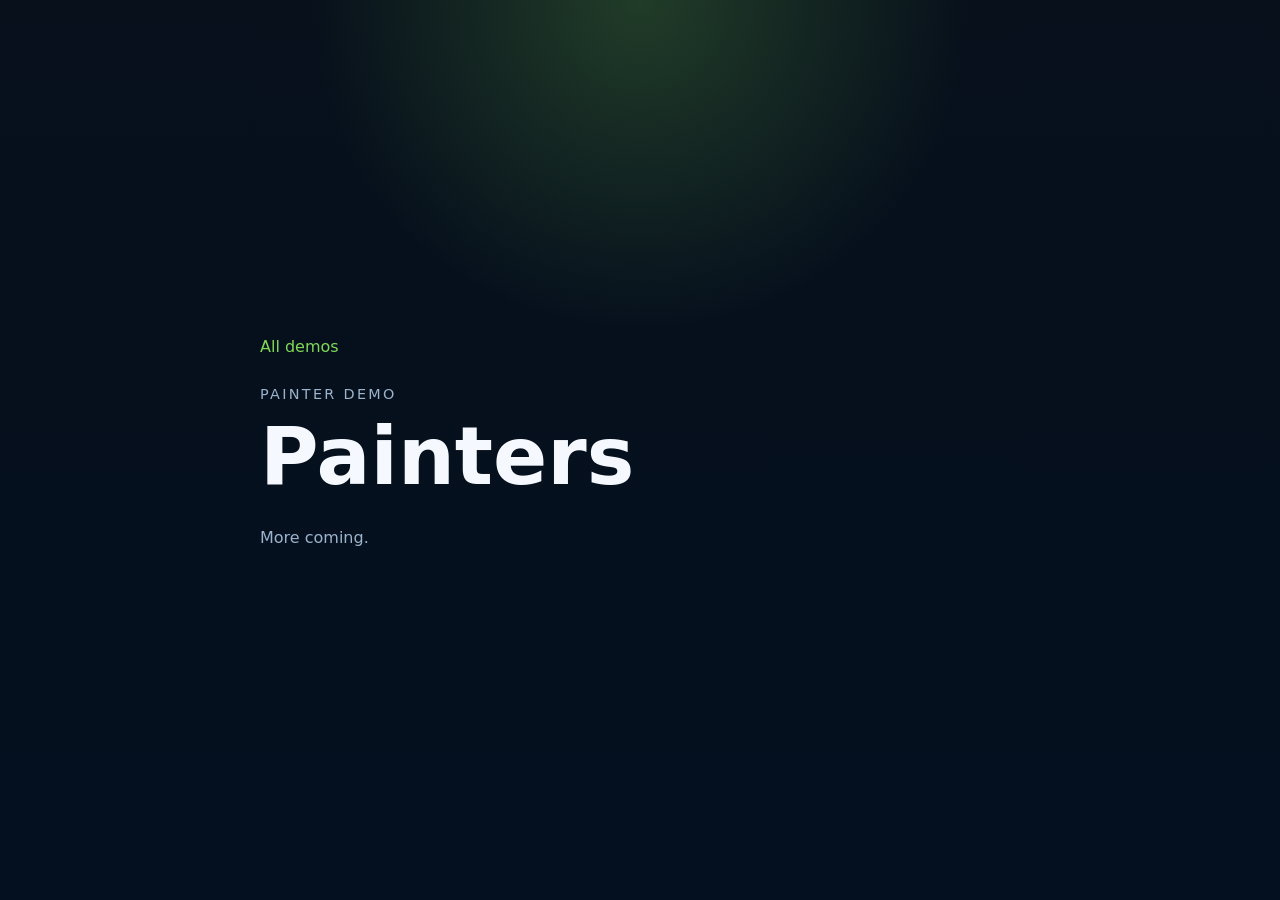
==== painter/index.html @ 0fb56f99 "adding more demos and stuff" ====
<!DOCTYPE html>
<html lang="en">
<head>
  <meta charset="UTF-8" />
  <meta name="viewport" content="width=device-width, initial-scale=1.0" />
  <title>Trillium Web Demo | Painters</title>
  <meta name="description" content="Painter demo site placeholder for Trillium Web." />
  <link rel="stylesheet" href="../styles.css" />
</head>
<body class="trade-placeholder">
  <main class="placeholder-shell">
    <a class="back-link" href="../">All demos</a>
    <p class="eyebrow">Painter Demo</p>
    <h1>Painters</h1>
    <p>More coming.</p>
  </main>
</body>
</html>
---- styles.css ----
:root {
  color-scheme: dark;
  --bg: #07101b;
  --surface: rgba(18, 31, 47, 0.94);
  --surface-strong: rgba(17, 26, 41, 1);
  --text: #f5f9ff;
  --muted: #9bb3cc;
  --accent: #7ed957;
  --accent-soft: rgba(126, 217, 87, 0.14);
  --border: rgba(255, 255, 255, 0.08);
  --shadow: 0 32px 120px rgba(1, 10, 24, 0.35);
}

* {
  box-sizing: border-box;
}

html, body {
  margin: 0;
  min-height: 100%;
  font-family: Inter, system-ui, -apple-system, BlinkMacSystemFont, 'Segoe UI', sans-serif;
  background: radial-gradient(circle at top, rgba(126, 217, 87, 0.22), transparent 30%),
              linear-gradient(180deg, #07101b 0%, #041020 100%);
  color: var(--text);
}

body {
  line-height: 1.6;
}

.directory-page,
.trade-placeholder {
  min-height: 100vh;
  display: grid;
  place-items: center;
  padding: 24px;
}

.directory-shell,
.placeholder-shell {
  width: min(100%, 760px);
}

.directory-shell h1,
.placeholder-shell h1 {
  font-size: clamp(2.4rem, 7vw, 5rem);
  line-height: 1;
  margin-bottom: 28px;
}

.trade-list {
  display: grid;
  gap: 14px;
  max-width: 420px;
}

.trade-link,
.back-link {
  color: var(--text);
  text-decoration: none;
}

.trade-link {
  display: flex;
  align-items: center;
  min-height: 64px;
  padding: 16px 20px;
  border: 1px solid var(--border);
  border-radius: 8px;
  background: var(--surface);
  font-size: 1.25rem;
  font-weight: 700;
}

.trade-link.active {
  border-color: rgba(126, 217, 87, 0.55);
}

.trade-link.muted,
.placeholder-shell p {
  color: var(--muted);
}

.back-link {
  display: inline-flex;
  margin-bottom: 24px;
  color: var(--accent);
}

.page-shell {
  max-width: 1180px;
  margin: 0 auto;
  padding: 32px 24px 48px;
}

.topbar {
  display: flex;
  justify-content: space-between;
  align-items: center;
  gap: 24px;
  flex-wrap: wrap;
  padding: 16px 0 18px;
}

.brand {
  display: flex;
  align-items: center;
  gap: 16px;
}

.logo {
  width: 56px;
  height: 56px;
  display: block;
  border-radius: 16px;
  object-fit: cover;
  background: #ffffff;
  box-shadow: 0 14px 34px rgba(45, 187, 255, 0.18);
}

.eyebrow,
.section-eyebrow {
  margin: 0 0 10px;
  color: var(--accent);
  font-size: 0.9rem;
  letter-spacing: 0.16em;
  text-transform: uppercase;
}

h1, h2, h3, h4 {
  margin: 0;
}

h1 {
  font-size: 1.7rem;
}

.nav-links {
  display: flex;
  flex-wrap: wrap;
  gap: 18px;
}

.nav-links a {
  color: var(--muted);
  text-decoration: none;
  transition: color 0.2s ease;
}

.nav-links a:hover {
  color: var(--text);
}

.hero {
  display: grid;
  grid-template-columns: 1.2fr 0.8fr;
  gap: 42px;
  align-items: center;
  padding: 24px 0 40px;
}

.hero-content {
  max-width: 620px;
}

.hero-subtitle {
  margin: 0 0 18px;
  font-size: 0.95rem;
  color: var(--accent);
  letter-spacing: 0.08em;
}

.hero h2 {
  font-size: clamp(2.4rem, 4vw, 3.4rem);
  line-height: 1.05;
  margin-bottom: 22px;
}

.hero-copy {
  margin-bottom: 28px;
  max-width: 680px;
  color: var(--muted);
}

.hero-cta {
  display: flex;
  flex-wrap: wrap;
  gap: 14px;
}

.btn {
  display: inline-flex;
  align-items: center;
  justify-content: center;
  padding: 14px 24px;
  border-radius: 999px;
  font-weight: 600;
  text-decoration: none;
  transition: transform 0.2s ease, background 0.2s ease, color 0.2s ease;
}

.btn:hover {
  transform: translateY(-2px);
}

.primary {
  background: #7ed957;
  color: #07101b;
}

.secondary {
  border: 1px solid rgba(255,255,255,0.18);
  color: var(--text);
  background: transparent;
}

.hero-visual {
  position: relative;
  min-height: 520px;
}

.visual-card,
.hero-photo {
  border-radius: 28px;
  border: 1px solid var(--border);
  box-shadow: var(--shadow);
}

.hero-photo {
  width: 100%;
  height: 520px;
  display: block;
  object-fit: cover;
}

.visual-card {
  position: absolute;
  left: 22px;
  right: 22px;
  bottom: 22px;
  padding: 24px;
  background: radial-gradient(circle at top left, rgba(126, 217, 87, 0.38), transparent 35%), rgba(12, 21, 35, 0.98);
  display: grid;
  gap: 12px;
  max-width: 320px;
}

.visual-card span {
  font-size: 2rem;
  font-weight: 700;
  color: #ffffff;
}

.section {
  padding: 60px 0;
}

.section-header {
  max-width: 720px;
  margin-bottom: 32px;
}

.section-header h3 {
  font-size: 2rem;
  line-height: 1.1;
}

.service-grid,
.project-grid {
  display: grid;
  gap: 22px;
  grid-template-columns: repeat(auto-fit, minmax(240px, 1fr));
}

.service-card,
.project-card {
  background: var(--surface);
  border: 1px solid var(--border);
  border-radius: 24px;
  padding: 28px;
  box-shadow: 0 24px 60px rgba(1, 10, 24, 0.22);
  backdrop-filter: blur(14px);
}

.project-card {
  overflow: hidden;
  padding: 0;
}

.project-card img {
  width: 100%;
  aspect-ratio: 4 / 3;
  display: block;
  object-fit: cover;
}

.project-card h4,
.project-card p {
  padding-inline: 28px;
}

.service-card h4,
.project-card h4 {
  margin-top: 24px;
  margin-bottom: 14px;
}

.service-card p,
.project-card p {
  margin: 0 0 28px;
  color: var(--muted);
}

.process-list {
  display: grid;
  gap: 18px;
  grid-template-columns: repeat(auto-fit, minmax(220px, 1fr));
}

.process-step {
  background: var(--surface);
  border: 1px solid var(--border);
  border-radius: 22px;
  padding: 26px;
}

.process-step span {
  display: inline-flex;
  width: 42px;
  height: 42px;
  align-items: center;
  justify-content: center;
  border-radius: 50%;
  background: var(--accent-soft);
  color: #f8fffb;
  font-weight: 700;
  margin-bottom: 14px;
}

.process-step h4 {
  margin-bottom: 10px;
}

.contact-panel {
  background: linear-gradient(180deg, rgba(14, 24, 42, 0.98) 0%, rgba(12, 20, 33, 0.95) 100%);
  border: 1px solid rgba(255,255,255,0.06);
  border-radius: 32px;
  padding: 42px;
}

.contact-content {
  display: grid;
  gap: 24px;
  grid-template-columns: 1.4fr 0.9fr;
}

.contact-content p {
  color: var(--muted);
}

.contact-card {
  display: grid;
  gap: 18px;
  border-radius: 24px;
  padding: 30px;
  background: rgba(255, 255, 255, 0.04);
  border: 1px solid rgba(255,255,255,0.08);
}

.contact-card p {
  margin: 0;
  color: var(--accent);
  text-transform: uppercase;
  letter-spacing: 0.1em;
  font-size: 0.8rem;
}

.contact-card strong {
  color: var(--text);
  font-size: 1.1rem;
}

.footer {
  padding: 18px 0 0;
  color: var(--muted);
  font-size: 0.95rem;
  text-align: center;
}

@media (max-width: 920px) {
  .hero {
    grid-template-columns: 1fr;
  }
  .hero-visual {
    min-height: 420px;
  }
  .hero-photo {
    height: 420px;
  }
  .contact-content {
    grid-template-columns: 1fr;
  }
}

@media (max-width: 640px) {
  .page-shell {
    padding: 20px 16px 36px;
  }
  .topbar {
    gap: 16px;
  }
  .hero h2 {
    font-size: 2rem;
  }
  .nav-links {
    justify-content: center;
  }
  .service-card,
  .process-step,
  .contact-card,
  .visual-card {
    padding: 22px;
  }
  .project-card h4,
  .project-card p {
    padding-inline: 22px;
  }
}
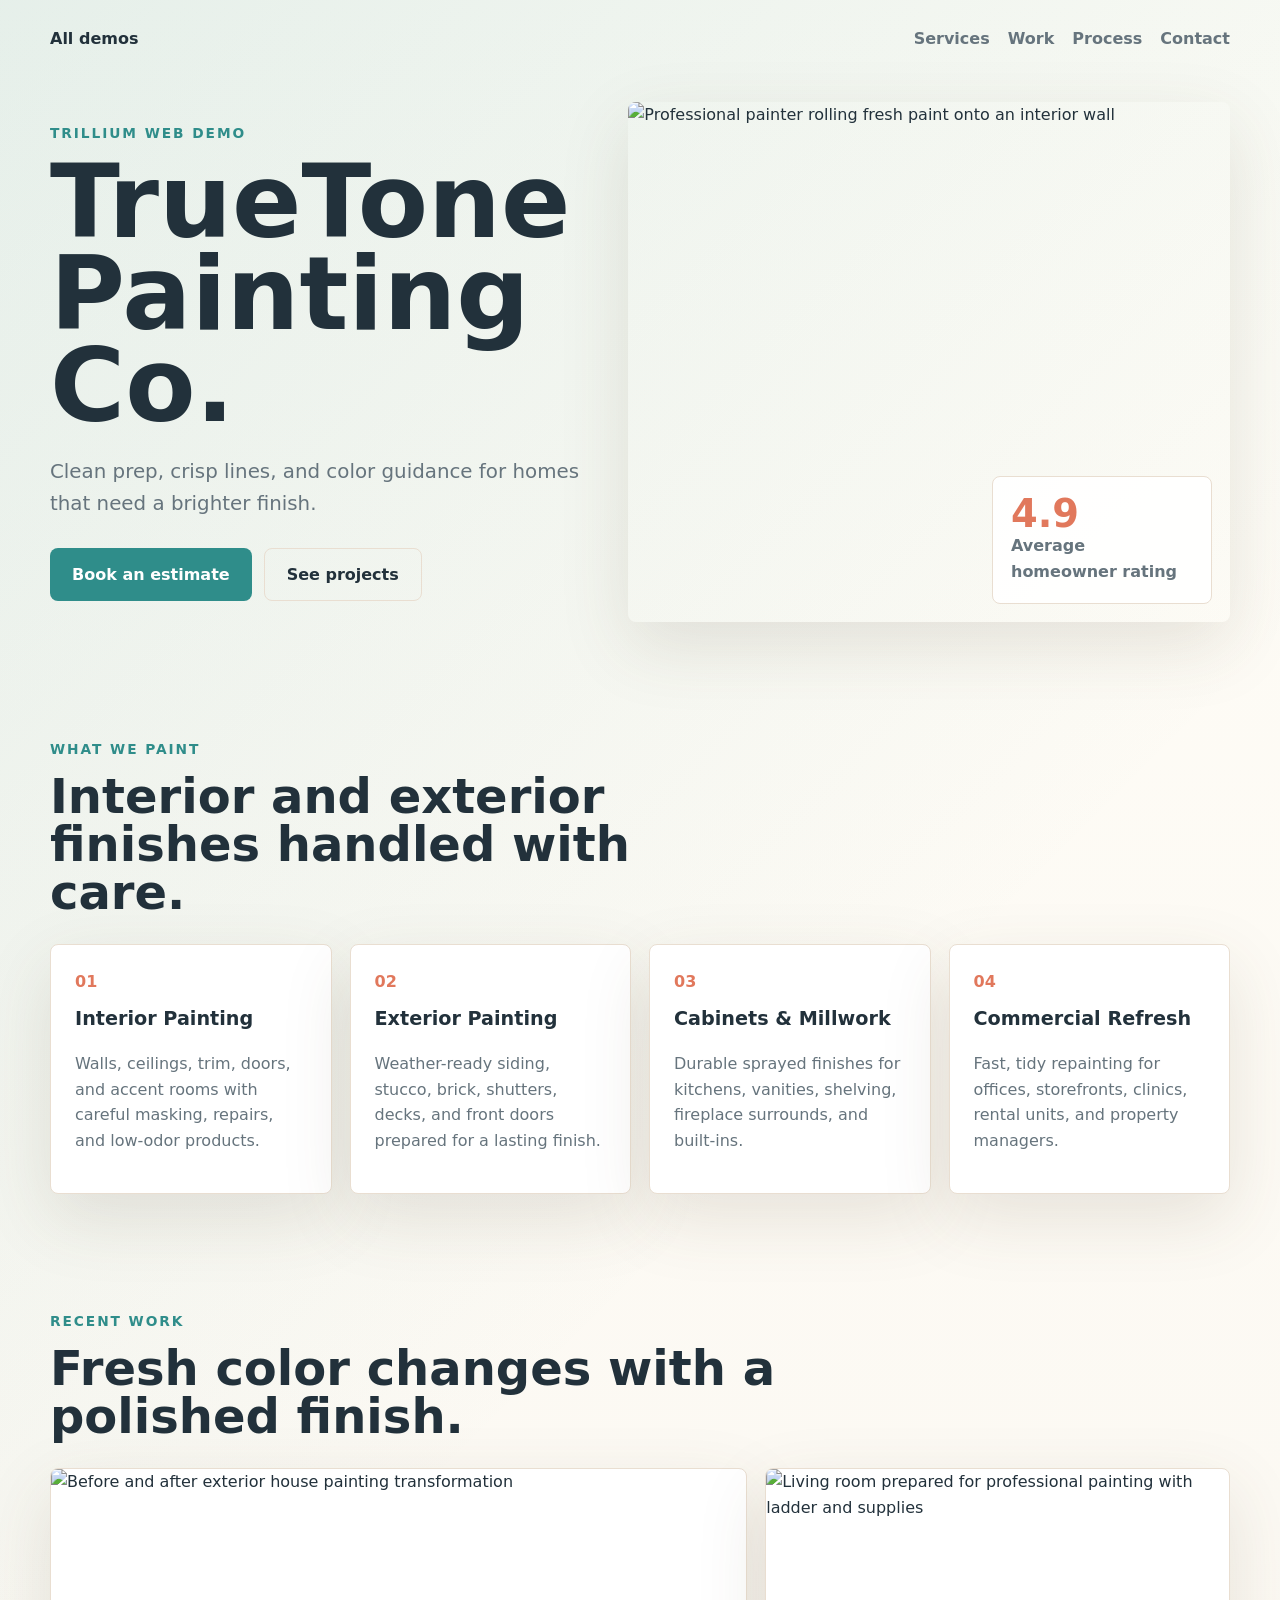
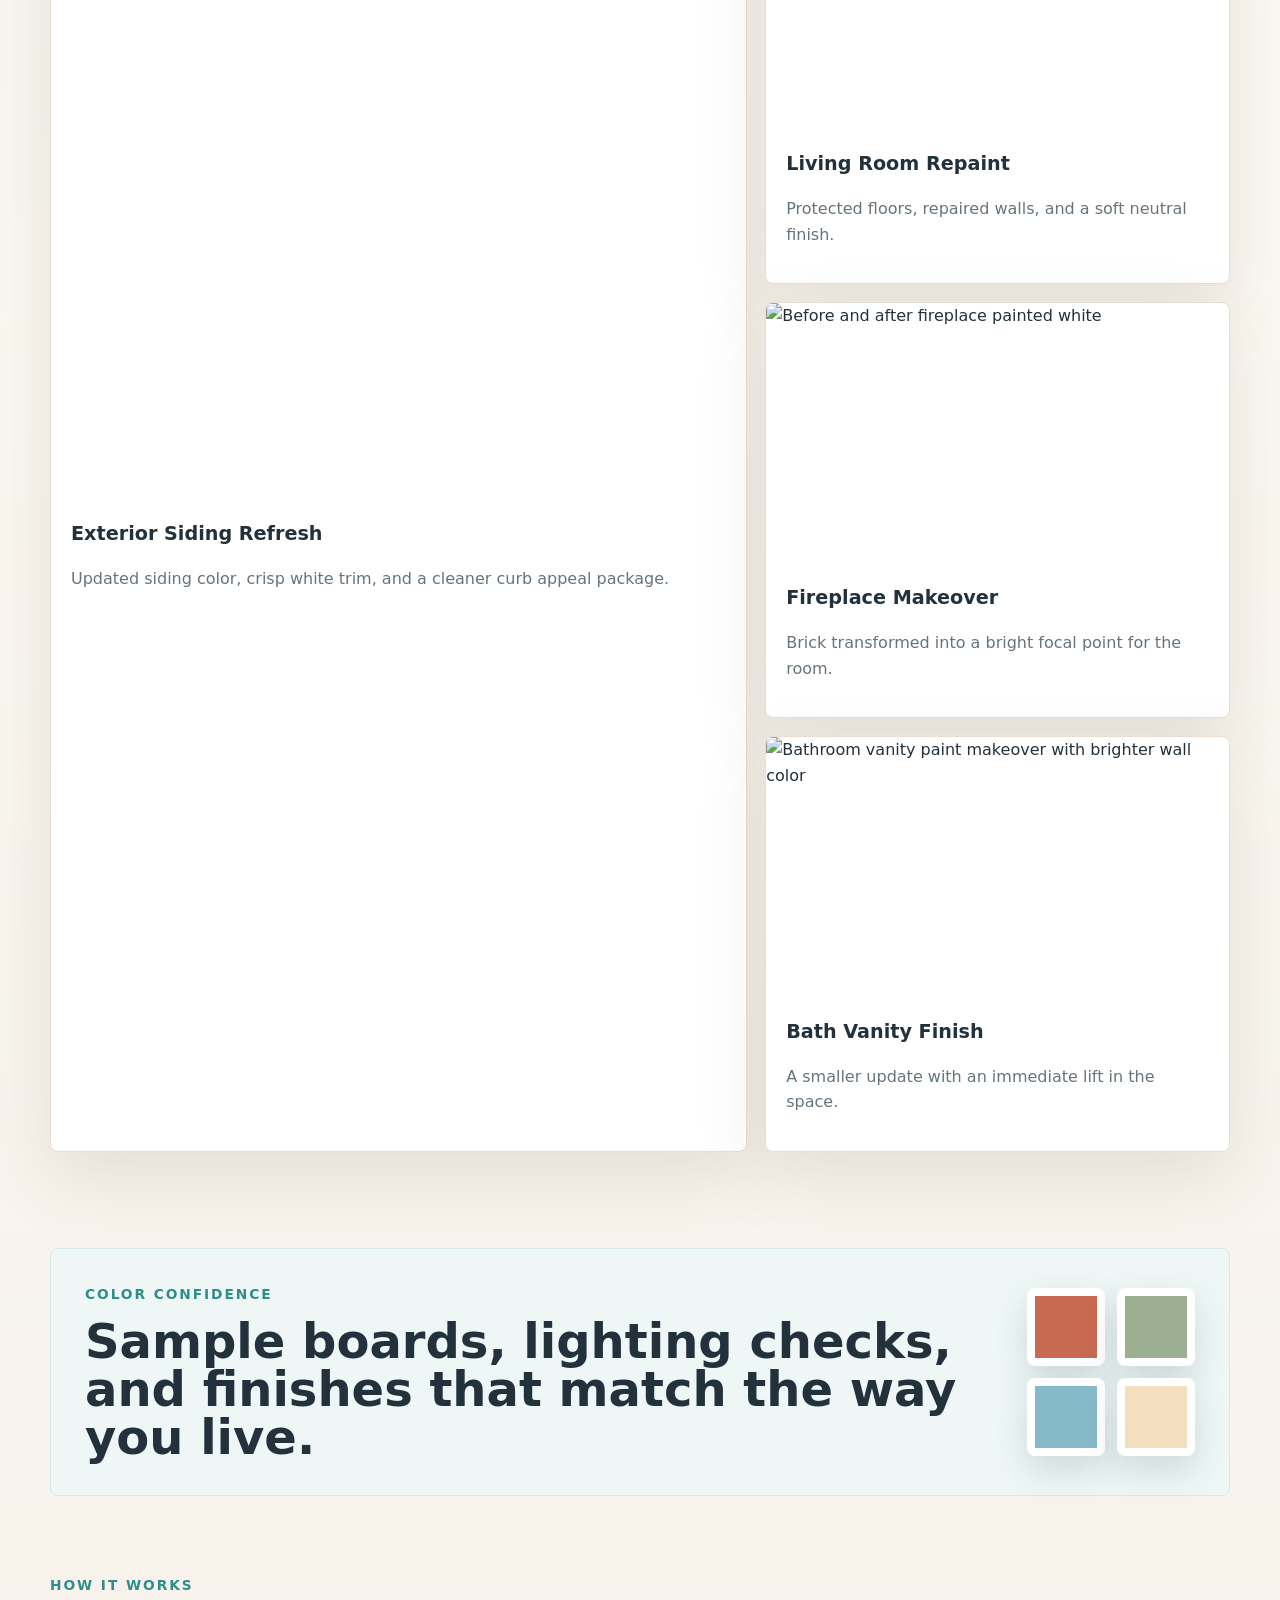
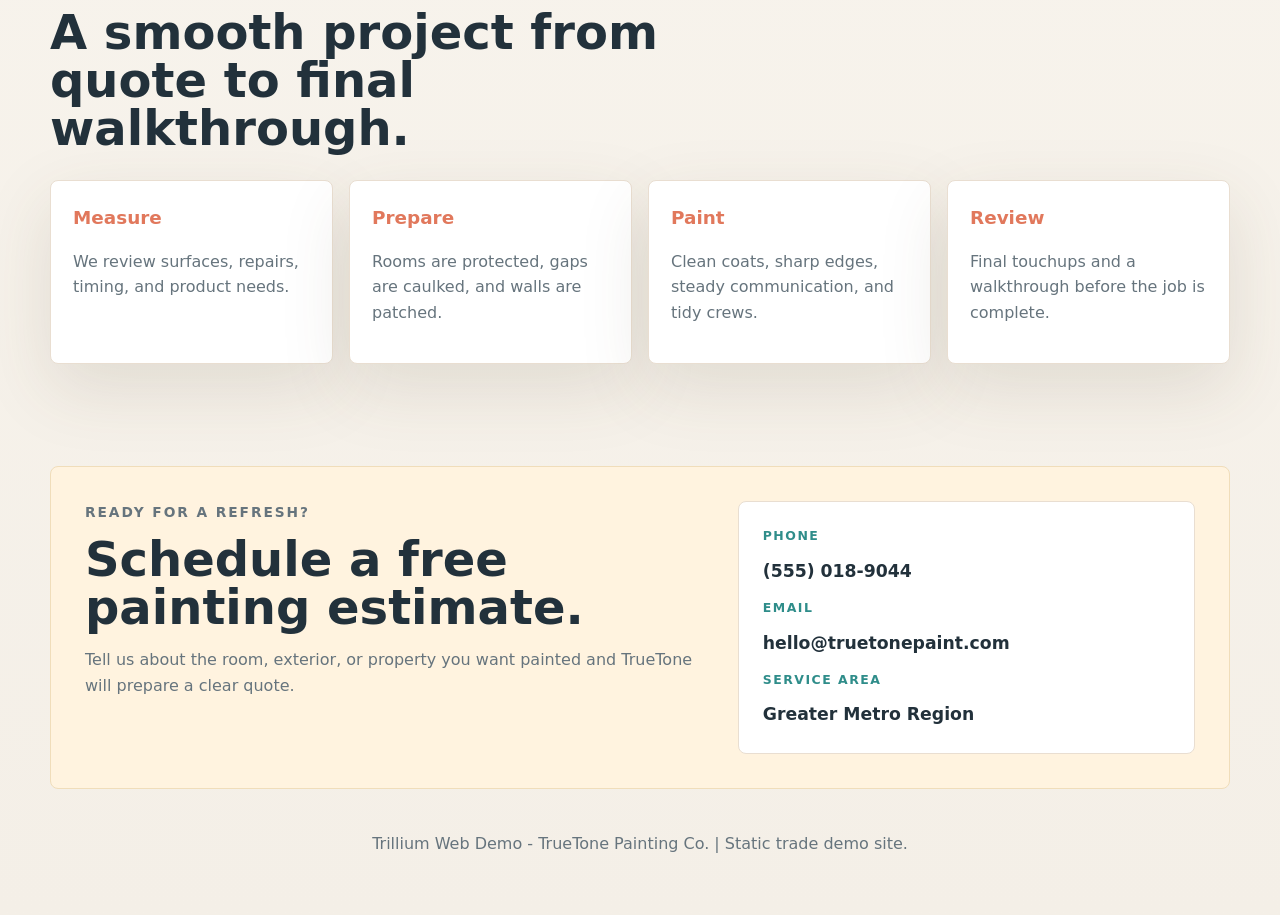
==== commit f36561f1: "adding more demos and stuff" ====
--- a/painter/index.html
+++ b/painter/index.html
@@ -3,16 +3,166 @@
 <head>
   <meta charset="UTF-8" />
   <meta name="viewport" content="width=device-width, initial-scale=1.0" />
-  <title>Trillium Web Demo | Painters</title>
-  <meta name="description" content="Painter demo site placeholder for Trillium Web." />
+  <title>Trillium Web Demo | TrueTone Painting Co.</title>
+  <meta name="description" content="TrueTone Painting Co. demo site by Trillium Web, featuring residential interior, exterior, cabinet, and commercial painting services." />
   <link rel="stylesheet" href="../styles.css" />
 </head>
-<body class="trade-placeholder">
-  <main class="placeholder-shell">
-    <a class="back-link" href="../">All demos</a>
-    <p class="eyebrow">Painter Demo</p>
-    <h1>Painters</h1>
-    <p>More coming.</p>
-  </main>
+<body class="painter-site">
+  <div class="painter-shell">
+    <header class="painter-topbar">
+      <a class="back-link painter-back" href="../">All demos</a>
+      <nav class="painter-nav" aria-label="Painter site navigation">
+        <a href="#services">Services</a>
+        <a href="#work">Work</a>
+        <a href="#process">Process</a>
+        <a href="#contact">Contact</a>
+      </nav>
+    </header>
+
+    <main>
+      <section class="painter-hero">
+        <div class="painter-hero-copy">
+          <p class="painter-eyebrow">Trillium Web Demo</p>
+          <h1>TrueTone Painting Co.</h1>
+          <p class="painter-lede">Clean prep, crisp lines, and color guidance for homes that need a brighter finish.</p>
+          <div class="painter-actions">
+            <a class="painter-btn primary" href="#contact">Book an estimate</a>
+            <a class="painter-btn secondary" href="#work">See projects</a>
+          </div>
+        </div>
+        <div class="painter-hero-media">
+          <img src="https://www.timminspainting.com/wp-content/uploads/2023/09/professional_painter_paints_interior_walls-825x450.webp" alt="Professional painter rolling fresh paint onto an interior wall" />
+          <div class="painter-stat">
+            <strong>4.9</strong>
+            <span>Average homeowner rating</span>
+          </div>
+        </div>
+      </section>
+
+      <section id="services" class="painter-section">
+        <div class="painter-section-header">
+          <p class="painter-eyebrow">What we paint</p>
+          <h2>Interior and exterior finishes handled with care.</h2>
+        </div>
+        <div class="painter-service-grid">
+          <article>
+            <span>01</span>
+            <h3>Interior Painting</h3>
+            <p>Walls, ceilings, trim, doors, and accent rooms with careful masking, repairs, and low-odor products.</p>
+          </article>
+          <article>
+            <span>02</span>
+            <h3>Exterior Painting</h3>
+            <p>Weather-ready siding, stucco, brick, shutters, decks, and front doors prepared for a lasting finish.</p>
+          </article>
+          <article>
+            <span>03</span>
+            <h3>Cabinets &amp; Millwork</h3>
+            <p>Durable sprayed finishes for kitchens, vanities, shelving, fireplace surrounds, and built-ins.</p>
+          </article>
+          <article>
+            <span>04</span>
+            <h3>Commercial Refresh</h3>
+            <p>Fast, tidy repainting for offices, storefronts, clinics, rental units, and property managers.</p>
+          </article>
+        </div>
+      </section>
+
+      <section id="work" class="painter-section painter-work">
+        <div class="painter-section-header">
+          <p class="painter-eyebrow">Recent work</p>
+          <h2>Fresh color changes with a polished finish.</h2>
+        </div>
+        <div class="painter-gallery">
+          <article class="large">
+            <img src="https://getfreshpaint.biz/Portals/0/GravityImages/366/ProportionalFixedWidth/103114954_3155446564517440_2312414882189044832_nx400x400.jpg" alt="Before and after exterior house painting transformation" />
+            <div>
+              <h3>Exterior Siding Refresh</h3>
+              <p>Updated siding color, crisp white trim, and a cleaner curb appeal package.</p>
+            </div>
+          </article>
+          <article>
+            <img src="https://www.timminspainting.com/wp-content/uploads/2023/09/living_room_with_ladder_prepped_for_painting-1024x683.webp" alt="Living room prepared for professional painting with ladder and supplies" />
+            <div>
+              <h3>Living Room Repaint</h3>
+              <p>Protected floors, repaired walls, and a soft neutral finish.</p>
+            </div>
+          </article>
+          <article>
+            <img src="https://getfreshpaint.biz/Portals/0/GravityImages/426/ProportionalFixedWidth/image1.jpegx400x400.jpg" alt="Before and after fireplace painted white" />
+            <div>
+              <h3>Fireplace Makeover</h3>
+              <p>Brick transformed into a bright focal point for the room.</p>
+            </div>
+          </article>
+          <article>
+            <img src="https://getfreshpaint.biz/Portals/0/GravityImages/368/ProportionalFixedWidth/17862579_1423228514405929_133378590759892122_nx400x400.jpg" alt="Bathroom vanity paint makeover with brighter wall color" />
+            <div>
+              <h3>Bath Vanity Finish</h3>
+              <p>A smaller update with an immediate lift in the space.</p>
+            </div>
+          </article>
+        </div>
+      </section>
+
+      <section class="painter-color-band">
+        <div>
+          <p class="painter-eyebrow">Color confidence</p>
+          <h2>Sample boards, lighting checks, and finishes that match the way you live.</h2>
+        </div>
+        <div class="swatches" aria-label="Paint color palette">
+          <span class="swatch clay"></span>
+          <span class="swatch sage"></span>
+          <span class="swatch sky"></span>
+          <span class="swatch cream"></span>
+        </div>
+      </section>
+
+      <section id="process" class="painter-section">
+        <div class="painter-section-header">
+          <p class="painter-eyebrow">How it works</p>
+          <h2>A smooth project from quote to final walkthrough.</h2>
+        </div>
+        <div class="painter-steps">
+          <div>
+            <strong>Measure</strong>
+            <p>We review surfaces, repairs, timing, and product needs.</p>
+          </div>
+          <div>
+            <strong>Prepare</strong>
+            <p>Rooms are protected, gaps are caulked, and walls are patched.</p>
+          </div>
+          <div>
+            <strong>Paint</strong>
+            <p>Clean coats, sharp edges, steady communication, and tidy crews.</p>
+          </div>
+          <div>
+            <strong>Review</strong>
+            <p>Final touchups and a walkthrough before the job is complete.</p>
+          </div>
+        </div>
+      </section>
+
+      <section id="contact" class="painter-contact">
+        <div>
+          <p class="painter-eyebrow">Ready for a refresh?</p>
+          <h2>Schedule a free painting estimate.</h2>
+          <p>Tell us about the room, exterior, or property you want painted and TrueTone will prepare a clear quote.</p>
+        </div>
+        <div class="painter-contact-card">
+          <span>Phone</span>
+          <strong>(555) 018-9044</strong>
+          <span>Email</span>
+          <strong>hello@truetonepaint.com</strong>
+          <span>Service area</span>
+          <strong>Greater Metro Region</strong>
+        </div>
+      </section>
+    </main>
+
+    <footer class="painter-footer">
+      <p>Trillium Web Demo - TrueTone Painting Co. | Static trade demo site.</p>
+    </footer>
+  </div>
 </body>
 </html>
--- a/styles.css
+++ b/styles.css
@@ -87,6 +87,335 @@
   color: var(--accent);
 }
 
+.painter-site {
+  color-scheme: light;
+  --paint-bg: #fbf8f2;
+  --paint-text: #22313b;
+  --paint-muted: #66747d;
+  --paint-surface: #ffffff;
+  --paint-line: #e9ded1;
+  --paint-accent: #2f8d8a;
+  --paint-coral: #e1785c;
+  --paint-yellow: #f3c453;
+  --paint-shadow: 0 24px 70px rgba(88, 71, 49, 0.13);
+  background:
+    linear-gradient(135deg, rgba(47, 141, 138, 0.12), transparent 36%),
+    linear-gradient(180deg, #fffdf7 0%, var(--paint-bg) 46%, #f4efe7 100%);
+  color: var(--paint-text);
+}
+
+.painter-site .back-link,
+.painter-site a {
+  color: inherit;
+}
+
+.painter-shell {
+  width: min(1180px, calc(100% - 40px));
+  margin: 0 auto;
+  padding: 26px 0 42px;
+}
+
+.painter-topbar {
+  display: flex;
+  justify-content: space-between;
+  align-items: center;
+  gap: 18px;
+  flex-wrap: wrap;
+  padding-bottom: 28px;
+}
+
+.painter-back {
+  margin: 0;
+  color: var(--paint-accent);
+  font-weight: 700;
+  text-decoration: none;
+}
+
+.painter-nav {
+  display: flex;
+  gap: 18px;
+  flex-wrap: wrap;
+}
+
+.painter-nav a {
+  color: var(--paint-muted);
+  text-decoration: none;
+  font-weight: 700;
+}
+
+.painter-hero {
+  display: grid;
+  grid-template-columns: minmax(0, 0.95fr) minmax(320px, 1.05fr);
+  gap: 34px;
+  align-items: center;
+  padding: 22px 0 58px;
+}
+
+.painter-eyebrow {
+  margin: 0 0 12px;
+  color: var(--paint-accent);
+  font-size: 0.86rem;
+  font-weight: 800;
+  letter-spacing: 0.14em;
+  text-transform: uppercase;
+}
+
+.painter-hero h1 {
+  max-width: 620px;
+  font-size: clamp(3.1rem, 8vw, 6.8rem);
+  line-height: 0.9;
+  margin-bottom: 24px;
+}
+
+.painter-lede {
+  max-width: 560px;
+  margin: 0 0 28px;
+  color: var(--paint-muted);
+  font-size: 1.24rem;
+}
+
+.painter-actions {
+  display: flex;
+  gap: 12px;
+  flex-wrap: wrap;
+}
+
+.painter-btn {
+  display: inline-flex;
+  align-items: center;
+  justify-content: center;
+  min-height: 48px;
+  padding: 13px 22px;
+  border-radius: 8px;
+  font-weight: 800;
+  text-decoration: none;
+}
+
+.painter-btn.primary {
+  background: var(--paint-accent);
+  color: #ffffff;
+}
+
+.painter-btn.secondary {
+  background: transparent;
+  color: var(--paint-text);
+  border: 1px solid var(--paint-line);
+}
+
+.painter-hero-media {
+  position: relative;
+}
+
+.painter-hero-media img {
+  width: 100%;
+  min-height: 520px;
+  max-height: 640px;
+  display: block;
+  object-fit: cover;
+  border-radius: 8px;
+  box-shadow: var(--paint-shadow);
+}
+
+.painter-stat {
+  position: absolute;
+  right: 18px;
+  bottom: 18px;
+  width: min(220px, calc(100% - 36px));
+  padding: 18px;
+  border-radius: 8px;
+  background: rgba(255, 255, 255, 0.93);
+  border: 1px solid var(--paint-line);
+}
+
+.painter-stat strong {
+  display: block;
+  color: var(--paint-coral);
+  font-size: 2.4rem;
+  line-height: 1;
+}
+
+.painter-stat span {
+  color: var(--paint-muted);
+  font-weight: 700;
+}
+
+.painter-section {
+  padding: 58px 0;
+}
+
+.painter-section-header {
+  max-width: 730px;
+  margin-bottom: 28px;
+}
+
+.painter-section-header h2,
+.painter-color-band h2,
+.painter-contact h2 {
+  font-size: clamp(2rem, 4vw, 3rem);
+  line-height: 1;
+}
+
+.painter-service-grid {
+  display: grid;
+  grid-template-columns: repeat(auto-fit, minmax(230px, 1fr));
+  gap: 18px;
+}
+
+.painter-service-grid article,
+.painter-gallery article,
+.painter-steps div,
+.painter-contact-card {
+  background: var(--paint-surface);
+  border: 1px solid var(--paint-line);
+  border-radius: 8px;
+  box-shadow: var(--paint-shadow);
+}
+
+.painter-service-grid article {
+  padding: 24px;
+}
+
+.painter-service-grid span {
+  color: var(--paint-coral);
+  font-weight: 900;
+}
+
+.painter-service-grid h3,
+.painter-gallery h3 {
+  margin: 10px 0;
+  font-size: 1.2rem;
+}
+
+.painter-service-grid p,
+.painter-gallery p,
+.painter-steps p,
+.painter-contact p,
+.painter-footer {
+  color: var(--paint-muted);
+}
+
+.painter-gallery {
+  display: grid;
+  grid-template-columns: 1.2fr 0.8fr;
+  gap: 18px;
+}
+
+.painter-gallery article {
+  overflow: hidden;
+}
+
+.painter-gallery article.large {
+  grid-row: span 3;
+}
+
+.painter-gallery img {
+  width: 100%;
+  height: 250px;
+  display: block;
+  object-fit: cover;
+}
+
+.painter-gallery article.large img {
+  height: 620px;
+}
+
+.painter-gallery div {
+  padding: 20px;
+}
+
+.painter-color-band {
+  display: grid;
+  grid-template-columns: minmax(0, 1fr) auto;
+  align-items: center;
+  gap: 24px;
+  margin: 38px 0 20px;
+  padding: 34px;
+  border-radius: 8px;
+  background: #eef7f6;
+  border: 1px solid #d6eae8;
+}
+
+.swatches {
+  display: grid;
+  grid-template-columns: repeat(2, 78px);
+  gap: 12px;
+}
+
+.swatch {
+  aspect-ratio: 1;
+  border-radius: 8px;
+  border: 8px solid #ffffff;
+  box-shadow: 0 14px 34px rgba(46, 61, 66, 0.16);
+}
+
+.swatch.clay {
+  background: #c86952;
+}
+
+.swatch.sage {
+  background: #9daf91;
+}
+
+.swatch.sky {
+  background: #86b9c9;
+}
+
+.swatch.cream {
+  background: #f3dfbd;
+}
+
+.painter-steps {
+  display: grid;
+  grid-template-columns: repeat(auto-fit, minmax(210px, 1fr));
+  gap: 16px;
+}
+
+.painter-steps div {
+  padding: 22px;
+}
+
+.painter-steps strong {
+  color: var(--paint-coral);
+  font-size: 1.15rem;
+}
+
+.painter-contact {
+  display: grid;
+  grid-template-columns: 1.1fr 0.8fr;
+  gap: 24px;
+  align-items: start;
+  margin-top: 44px;
+  padding: 34px;
+  border-radius: 8px;
+  background: #fff3df;
+  border: 1px solid #f0ddba;
+}
+
+.painter-contact-card {
+  display: grid;
+  gap: 12px;
+  padding: 24px;
+  box-shadow: none;
+}
+
+.painter-contact-card span {
+  color: var(--paint-accent);
+  font-size: 0.78rem;
+  font-weight: 900;
+  letter-spacing: 0.12em;
+  text-transform: uppercase;
+}
+
+.painter-contact-card strong {
+  color: var(--paint-text);
+  font-size: 1.08rem;
+}
+
+.painter-footer {
+  padding-top: 26px;
+  text-align: center;
+}
+
 .page-shell {
   max-width: 1180px;
   margin: 0 auto;
@@ -400,6 +729,21 @@
   .contact-content {
     grid-template-columns: 1fr;
   }
+  .painter-hero,
+  .painter-gallery,
+  .painter-color-band,
+  .painter-contact {
+    grid-template-columns: 1fr;
+  }
+  .painter-gallery article.large {
+    grid-row: auto;
+  }
+  .painter-gallery article.large img {
+    height: 360px;
+  }
+  .swatches {
+    grid-template-columns: repeat(4, minmax(54px, 78px));
+  }
 }
 
 @media (max-width: 640px) {
@@ -425,4 +769,43 @@
   .project-card p {
     padding-inline: 22px;
   }
-}
+  .painter-shell {
+    width: min(100% - 28px, 1180px);
+    padding-top: 20px;
+  }
+  .painter-topbar {
+    align-items: flex-start;
+  }
+  .painter-nav {
+    gap: 12px;
+  }
+  .painter-hero {
+    padding-bottom: 34px;
+  }
+  .painter-hero h1 {
+    font-size: 3rem;
+  }
+  .painter-lede {
+    font-size: 1.06rem;
+  }
+  .painter-btn {
+    width: 100%;
+  }
+  .painter-hero-media img {
+    min-height: 340px;
+  }
+  .painter-section {
+    padding: 38px 0;
+  }
+  .painter-gallery img,
+  .painter-gallery article.large img {
+    height: 260px;
+  }
+  .painter-color-band,
+  .painter-contact {
+    padding: 24px;
+  }
+  .swatches {
+    grid-template-columns: repeat(2, minmax(64px, 1fr));
+  }
+}
